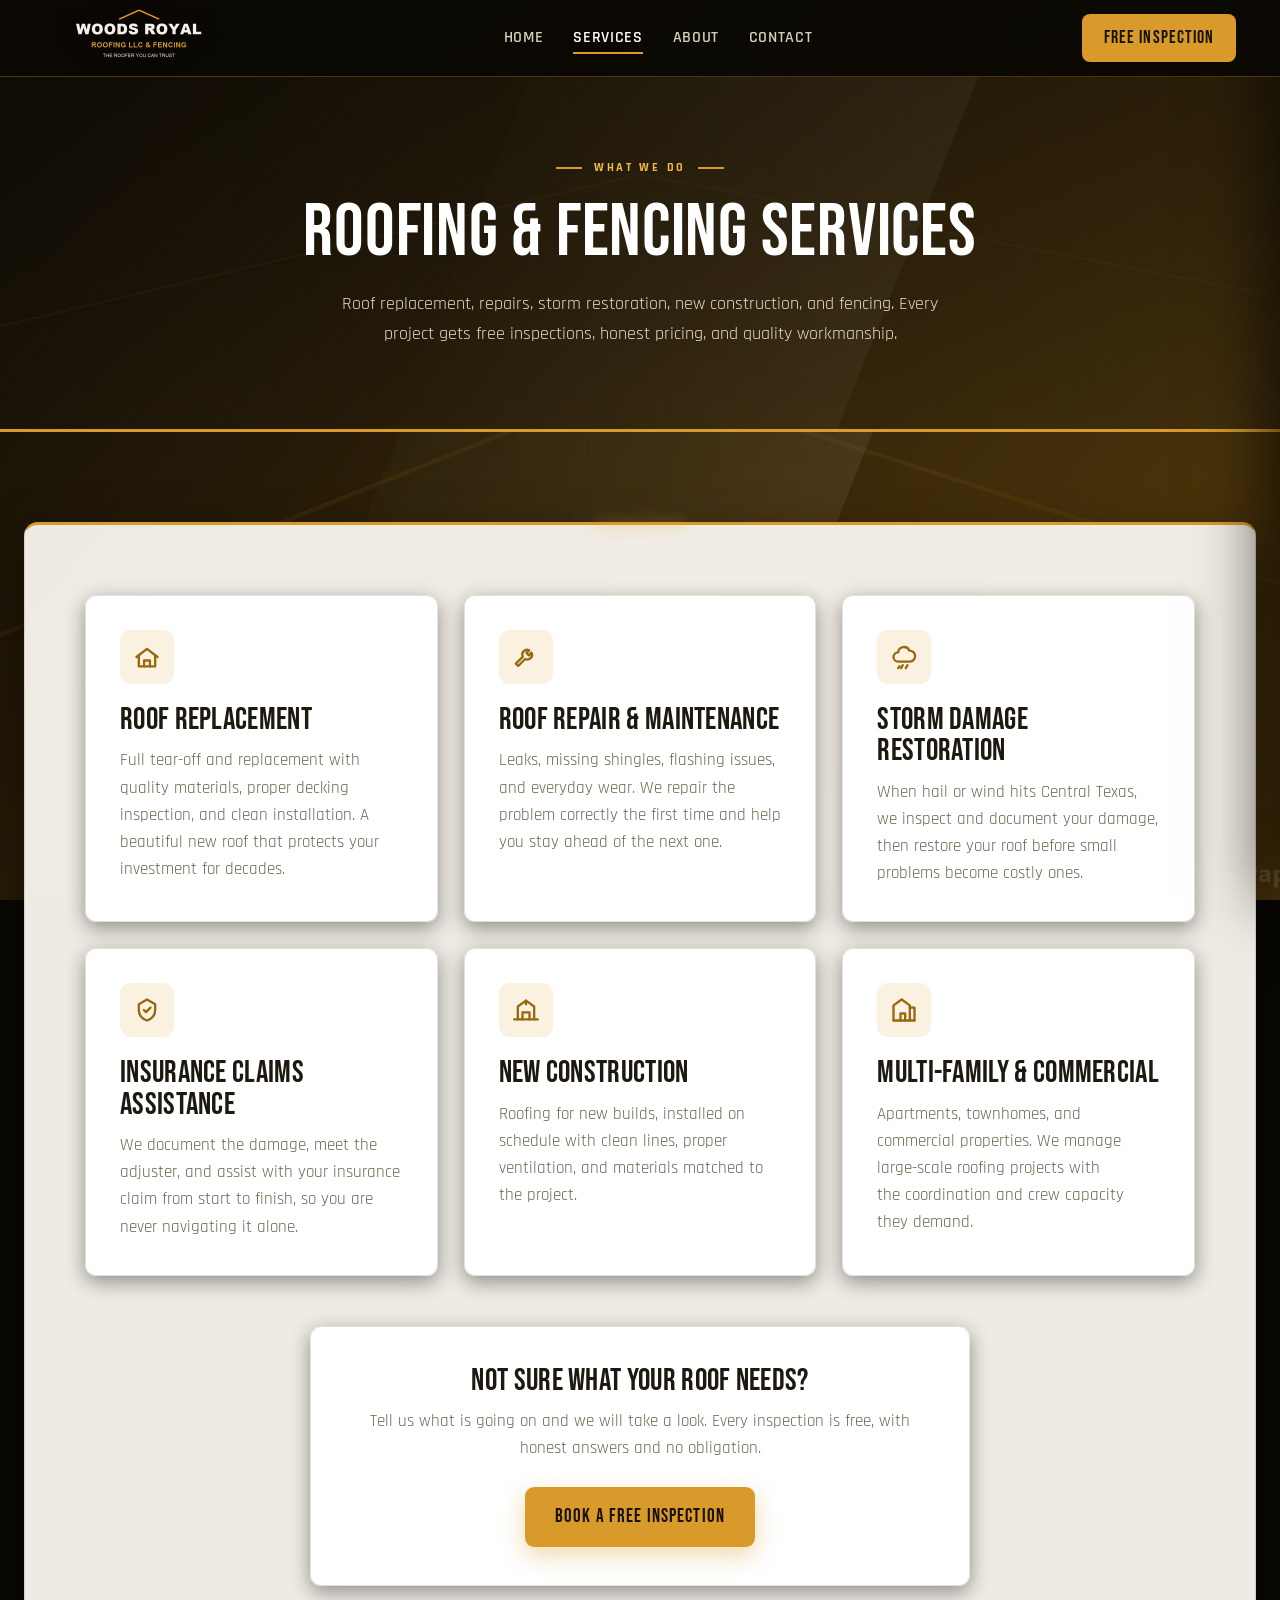
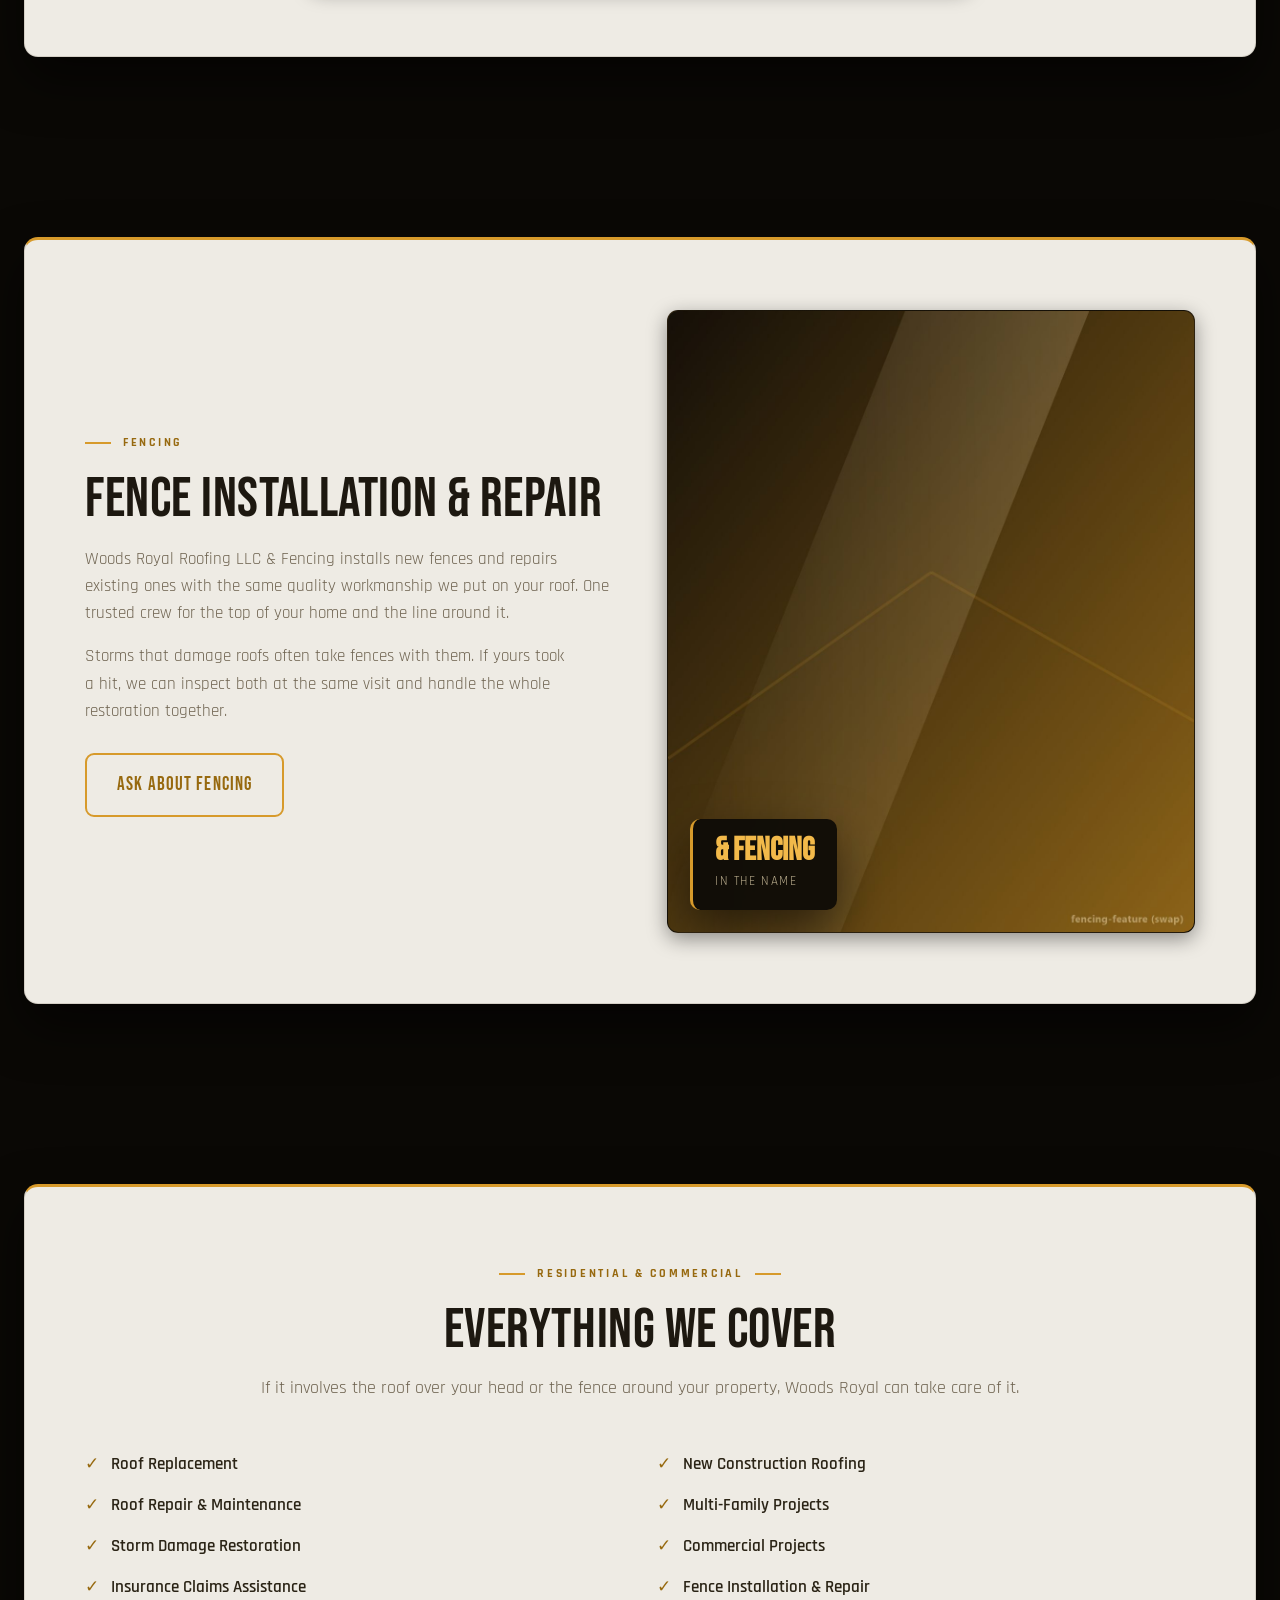
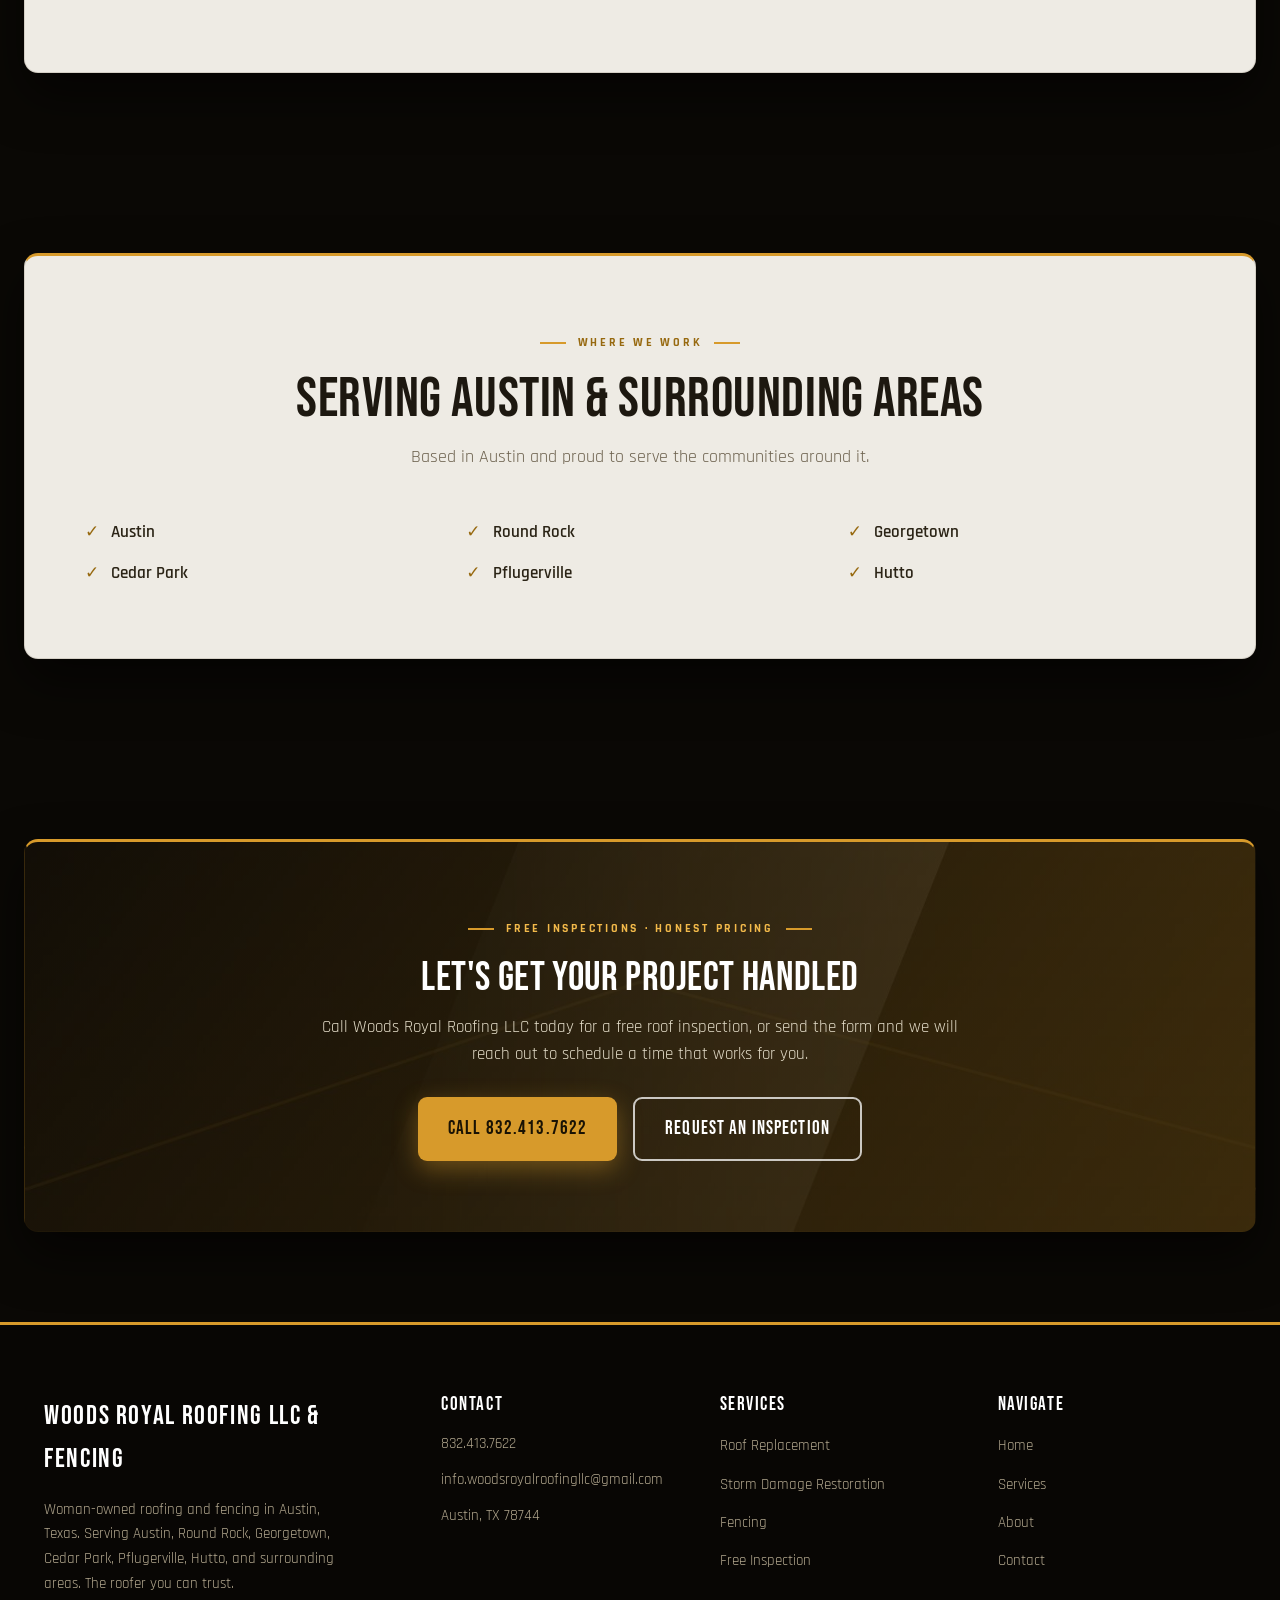
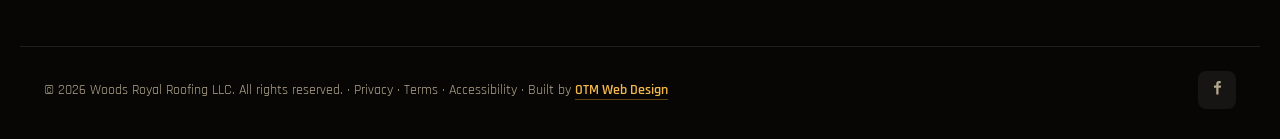
==== services.html @ ff41673b "Woods Royal Roofing LLC & Fencing demo build (OTM Web Design)" ====
<!DOCTYPE html>
<html lang="en">
<head>
  <meta charset="UTF-8">
  <meta name="viewport" content="width=device-width, initial-scale=1.0">

  <title>Roofing &amp; Fencing Services | Woods Royal Roofing, Austin TX</title>
  <meta name="description" content="Woods Royal Roofing LLC services: roof replacement, roof repair and maintenance, storm damage restoration, insurance claims assistance, new construction, multi-family and commercial roofing, and fencing across Austin and Central Texas.">
  <link rel="canonical" href="https://one-true-mission.github.io/woods-royal-roofing/services.html">
  <link rel="icon" type="image/png" href="assets/favicon.png">

  <link rel="preconnect" href="https://fonts.googleapis.com">
  <link rel="preconnect" href="https://fonts.gstatic.com" crossorigin>
  <link href="https://fonts.googleapis.com/css2?family=Bebas+Neue&family=Rajdhani:wght@400;500;600;700&display=swap" rel="stylesheet">

  <meta property="og:type" content="website">
  <meta property="og:site_name" content="Woods Royal Roofing LLC &amp; Fencing">
  <meta property="og:title" content="Roofing &amp; Fencing Services | Woods Royal Roofing">
  <meta property="og:description" content="Roof replacement, repairs, storm damage restoration, insurance claims assistance, new construction, commercial roofing, and fencing in Austin, TX.">
  <meta property="og:url" content="https://one-true-mission.github.io/woods-royal-roofing/services.html">
  <meta property="og:image" content="https://one-true-mission.github.io/woods-royal-roofing/assets/og-image.jpg">
  <meta name="twitter:card" content="summary_large_image">
  <meta name="twitter:title" content="Roofing &amp; Fencing Services | Woods Royal Roofing">
  <meta name="twitter:description" content="Roofing, storm restoration, insurance claims assistance, and fencing across Austin and Central Texas.">
  <meta name="twitter:image" content="https://one-true-mission.github.io/woods-royal-roofing/assets/og-image.jpg">

  <link rel="stylesheet" href="styles.css">
</head>
<body data-page="services">

  <nav class="nav">
    <div class="nav-inner">
      <a class="brand" href="index.html" aria-label="Woods Royal Roofing home">
        <img src="assets/logo.png" alt="Woods Royal Roofing LLC and Fencing logo" onerror="this.style.display='none'">
      </a>
      <ul class="nav-links">
        <li><a href="index.html" data-nav="home">Home</a></li>
        <li><a href="services.html" data-nav="services">Services</a></li>
        <li><a href="about.html" data-nav="about">About</a></li>
        <li><a href="book.html" data-nav="book">Contact</a></li>
      </ul>
      <a href="book.html" class="nav-cta">Free Inspection</a>
      <button class="hamburger" aria-label="Open menu" aria-expanded="false"><span></span><span></span><span></span></button>
    </div>
  </nav>

  <div class="nav-backdrop"></div>
  <aside class="mobile-menu" aria-label="Mobile navigation">
    <a href="index.html" data-nav="home">Home</a>
    <a href="services.html" data-nav="services">Services</a>
    <a href="about.html" data-nav="about">About</a>
    <a href="book.html" data-nav="book">Contact</a>
    <a href="book.html" class="btn">Free Inspection</a>
  </aside>

  <header class="page-hero" style="background-image:url('assets/hero-services.jpg')">
    <div class="inner">
      <span class="eyebrow eyebrow--center">What We Do</span>
      <h1>Roofing &amp; Fencing Services</h1>
      <p>Roof replacement, repairs, storm restoration, new construction, and fencing. Every project gets free inspections, honest pricing, and quality workmanship.</p>
    </div>
  </header>

  <section>
    <div class="container">
      <div class="card-grid">
        <article class="card">
          <div class="card-icon" aria-hidden="true"><svg viewBox="0 0 24 24" fill="none" stroke="currentColor" stroke-width="2" stroke-linecap="round" stroke-linejoin="round"><path d="M3 12l9-7 9 7"/><path d="M5 10.5V20h14v-9.5"/><path d="M9.5 20v-5h5v5"/></svg></div>
          <h3>Roof Replacement</h3>
          <p>Full tear-off and replacement with quality materials, proper decking inspection, and clean installation. A beautiful new roof that protects your investment for decades.</p>
        </article>
        <article class="card">
          <div class="card-icon" aria-hidden="true"><svg viewBox="0 0 24 24" fill="none" stroke="currentColor" stroke-width="2" stroke-linecap="round" stroke-linejoin="round"><path d="M14.7 6.3a4 4 0 0 0-5.4 5.4l-6 6 2 2 6-6a4 4 0 0 0 5.4-5.4l-2.3 2.3-2-2z"/></svg></div>
          <h3>Roof Repair &amp; Maintenance</h3>
          <p>Leaks, missing shingles, flashing issues, and everyday wear. We repair the problem correctly the first time and help you stay ahead of the next one.</p>
        </article>
        <article class="card">
          <div class="card-icon" aria-hidden="true"><svg viewBox="0 0 24 24" fill="none" stroke="currentColor" stroke-width="2" stroke-linecap="round" stroke-linejoin="round"><path d="M7 16a4 4 0 0 1 0-8 5 5 0 0 1 9.6-1.5A3.5 3.5 0 0 1 17 16z"/><path d="M11 19l-1.5 2.5M15 19l-1.5 2.5M8 20l-1 1.5"/></svg></div>
          <h3>Storm Damage Restoration</h3>
          <p>When hail or wind hits Central Texas, we inspect and document your damage, then restore your roof before small problems become costly ones.</p>
        </article>
        <article class="card">
          <div class="card-icon" aria-hidden="true"><svg viewBox="0 0 24 24" fill="none" stroke="currentColor" stroke-width="2" stroke-linecap="round" stroke-linejoin="round"><path d="M12 3l7 4v5c0 4.4-3 7.6-7 9-4-1.4-7-4.6-7-9V7z"/><path d="M9.3 12l1.8 1.8L15 10"/></svg></div>
          <h3>Insurance Claims Assistance</h3>
          <p>We document the damage, meet the adjuster, and assist with your insurance claim from start to finish, so you are never navigating it alone.</p>
        </article>
        <article class="card">
          <div class="card-icon" aria-hidden="true"><svg viewBox="0 0 24 24" fill="none" stroke="currentColor" stroke-width="2" stroke-linecap="round" stroke-linejoin="round"><path d="M2 20h20"/><path d="M5 20V9l7-5 7 5v11"/><path d="M9 20v-6h6v6"/><path d="M12 4v3"/></svg></div>
          <h3>New Construction</h3>
          <p>Roofing for new builds, installed on schedule with clean lines, proper ventilation, and materials matched to the project.</p>
        </article>
        <article class="card">
          <div class="card-icon" aria-hidden="true"><svg viewBox="0 0 24 24" fill="none" stroke="currentColor" stroke-width="2" stroke-linecap="round" stroke-linejoin="round"><path d="M3 21V8l7-5 7 5v13"/><path d="M3 21h18"/><path d="M9 21v-6h4v6"/><path d="M17 10h4v11"/></svg></div>
          <h3>Multi-Family &amp; Commercial</h3>
          <p>Apartments, townhomes, and commercial properties. We manage large-scale roofing projects with the coordination and crew capacity they demand.</p>
        </article>
      </div>

      <div class="services-note">
        <h3>Not sure what your roof needs?</h3>
        <p>Tell us what is going on and we will take a look. Every inspection is free, with honest answers and no obligation.</p>
        <a href="book.html" class="btn btn-primary">Book A Free Inspection</a>
      </div>
    </div>
  </section>

  <!-- FENCING -->
  <section>
    <div class="container">
      <div class="intro-grid intro-grid--rev">
        <div class="intro-media">
          <img src="assets/fencing-feature.jpg" alt="A new wood privacy fence installed by Woods Royal Roofing and Fencing" onerror="this.style.display='none'">
          <div class="intro-badge">
            <strong>&amp; Fencing</strong>
            <span>In The Name</span>
          </div>
        </div>
        <div class="intro-copy">
          <span class="eyebrow">Fencing</span>
          <h2>Fence Installation &amp; Repair</h2>
          <p>Woods Royal Roofing LLC &amp; Fencing installs new fences and repairs existing ones with the same quality workmanship we put on your roof. One trusted crew for the top of your home and the line around it.</p>
          <p>Storms that damage roofs often take fences with them. If yours took a hit, we can inspect both at the same visit and handle the whole restoration together.</p>
          <div class="intro-actions">
            <a href="book.html" class="btn btn-outline">Ask About Fencing</a>
          </div>
        </div>
      </div>
    </div>
  </section>

  <!-- EVERYTHING WE COVER -->
  <section>
    <div class="container">
      <div class="section-head center">
        <span class="eyebrow eyebrow--center">Residential &amp; Commercial</span>
        <h2>Everything We Cover</h2>
        <p class="lede">If it involves the roof over your head or the fence around your property, Woods Royal can take care of it.</p>
      </div>
      <ul class="checklist">
        <li>Roof Replacement</li>
        <li>New Construction Roofing</li>
        <li>Roof Repair &amp; Maintenance</li>
        <li>Multi-Family Projects</li>
        <li>Storm Damage Restoration</li>
        <li>Commercial Projects</li>
        <li>Insurance Claims Assistance</li>
        <li>Fence Installation &amp; Repair</li>
      </ul>
    </div>
  </section>

  <!-- SERVICE AREA -->
  <section>
    <div class="container">
      <div class="section-head center">
        <span class="eyebrow eyebrow--center">Where We Work</span>
        <h2>Serving Austin &amp; Surrounding Areas</h2>
        <p class="lede">Based in Austin and proud to serve the communities around it.</p>
      </div>
      <ul class="checklist checklist--3">
        <li>Austin</li>
        <li>Round Rock</li>
        <li>Georgetown</li>
        <li>Cedar Park</li>
        <li>Pflugerville</li>
        <li>Hutto</li>
      </ul>
    </div>
  </section>

  <section>
    <div class="container cta">
      <span class="eyebrow eyebrow--center">Free Inspections &middot; Honest Pricing</span>
      <h2>Let's Get Your Project Handled</h2>
      <p>Call Woods Royal Roofing LLC today for a free roof inspection, or send the form and we will reach out to schedule a time that works for you.</p>
      <div class="cta-actions">
        <a href="tel:+18324137622" class="btn btn-primary">Call 832.413.7622</a>
        <a href="book.html" class="btn btn-outline">Request An Inspection</a>
      </div>
    </div>
  </section>

  <footer class="footer">
    <div class="footer-grid">
      <div class="footer-brand">
        <span class="brand-mark">WOODS ROYAL ROOFING LLC &amp; FENCING</span>
        <p>Woman-owned roofing and fencing in Austin, Texas. Serving Austin, Round Rock, Georgetown, Cedar Park, Pflugerville, Hutto, and surrounding areas. The roofer you can trust.</p>
      </div>
      <div>
        <h4>Contact</h4>
        <ul class="footer-contact">
          <li><a href="tel:+18324137622">832.413.7622</a></li>
          <li><a href="mailto:info.woodsroyalroofingllc@gmail.com">info.woodsroyalroofingllc@gmail.com</a></li>
          <li><span>Austin, TX 78744</span></li>
        </ul>
      </div>
      <div>
        <h4>Services</h4>
        <ul>
          <li><a href="services.html">Roof Replacement</a></li>
          <li><a href="services.html">Storm Damage Restoration</a></li>
          <li><a href="services.html">Fencing</a></li>
          <li><a href="book.html">Free Inspection</a></li>
        </ul>
      </div>
      <div>
        <h4>Navigate</h4>
        <ul>
          <li><a href="index.html">Home</a></li>
          <li><a href="services.html">Services</a></li>
          <li><a href="about.html">About</a></li>
          <li><a href="book.html">Contact</a></li>
        </ul>
      </div>
    </div>
    <div class="footer-bottom">
      <div>&copy; 2026 Woods Royal Roofing LLC. All rights reserved. &middot;
        <a href="privacy.html">Privacy</a> &middot;
        <a href="terms.html">Terms</a> &middot;
        <a href="accessibility.html">Accessibility</a> &middot;
        Built by <a href="https://otm-designs.com" target="_blank" rel="noopener">OTM Web Design</a>
      </div>
      <div class="footer-social">
        <a href="https://www.facebook.com/" target="_blank" rel="noopener" aria-label="Woods Royal Roofing on Facebook">
          <svg viewBox="0 0 24 24" fill="currentColor"><path d="M14 9h3l.5-3H14V4.5c0-.9.3-1.5 1.6-1.5H17V.3C16.7.2 15.8 0 14.7 0 12.3 0 11 1.4 11 4v2H8v3h3v9h3z"/></svg>
        </a>
      </div>
    </div>
  </footer>

  <a href="tel:+18324137622" class="call-bar">Call Now &middot; 832.413.7622</a>

  <script src="script.js"></script>
</body>
</html>
---- styles.css ----
/* ============================================================
   WOODS ROYAL ROOFING LLC & FENCING
   Built by OTM Web Design
   Dark/industrial variant: warm ivory frames floating over a
   black-and-gold atmospheric roofline background. Royal gold
   brand accent with near-black anchors, matching the Woods
   Royal black / gold / silver logo.
   ============================================================ */

/* ---------- RESET ---------- */
*, *::before, *::after { box-sizing: border-box; margin: 0; padding: 0; }
html { scroll-behavior: smooth; -webkit-text-size-adjust: 100%; }
img { max-width: 100%; display: block; }
a { text-decoration: none; color: inherit; }
ul { list-style: none; }
button { font-family: inherit; cursor: pointer; border: none; background: none; }
input, textarea, select { font-family: inherit; }

/* ---------- TOKENS ---------- */
:root {
  --accent: #d79a2b;
  --accent-bright: #f2b94a;
  --accent-deep: #97690f;
  --accent-rgb: 215, 154, 43;

  --ink: #2b2416;
  --ink-soft: #6e6350;
  --heading: #1d1810;

  --frame: rgba(248, 245, 238, 0.96);
  --frame-card: rgba(255, 255, 255, 0.98);
  --frame-deep: rgba(15, 12, 7, 0.96);
  --frame-deep-text: #f0ead9;
  --frame-deep-soft: #b9ac8d;

  --footer-bg: #080604;
  --line: rgba(60, 45, 15, 0.14);

  --bg-fallback: #0a0805;
  --media-fallback: linear-gradient(150deg, #2c2110 0%, #0d0a05 100%);

  --shadow-soft: 0 6px 20px rgba(0, 0, 0, 0.4);
  --shadow-lift: 0 22px 50px rgba(0, 0, 0, 0.55);

  --container: 1240px;
  --radius: 14px;
  --radius-card: 11px;

  --font-display: 'Bebas Neue', 'Arial Narrow', sans-serif;
  --font-body: 'Rajdhani', 'Segoe UI', system-ui, sans-serif;
}

/* ---------- BASE ---------- */
body {
  font-family: var(--font-body);
  font-size: 17px;
  line-height: 1.6;
  color: var(--ink);
  background: var(--bg-fallback);
  overflow-x: hidden;
}
body.nav-open { overflow: hidden; }

body::before {
  content: "";
  position: fixed;
  inset: 0;
  background-image: url('assets/body-bg.jpg');
  background-size: cover;
  background-position: center;
  background-color: var(--bg-fallback);
  filter: brightness(0.62) saturate(1.05);
  z-index: -2;
}

h1, h2, h3, h4 {
  font-family: var(--font-display);
  font-weight: 400;
  line-height: 1.02;
  letter-spacing: 0.01em;
  text-transform: uppercase;
  text-wrap: balance;
  color: var(--heading);
}
p { text-wrap: pretty; }

h1 { font-size: clamp(2.8rem, 6vw, 4.6rem); }
h2 { font-size: clamp(2.2rem, 4.5vw, 3.5rem); }
h3 { font-size: clamp(1.5rem, 2.4vw, 2rem); }

.lede { font-size: 1.15rem; color: var(--ink-soft); text-wrap: pretty; }

/* ---------- SHARED LAYOUT ---------- */
.inner { width: 100%; max-width: var(--container); margin: 0 auto; padding: 0 24px; }
section { padding: 90px 0; position: relative; }

.container {
  position: relative;
  width: calc(100% - 48px);
  max-width: var(--container);
  margin: 0 auto;
  background: var(--frame);
  border: 1px solid var(--line);
  border-top: 3px solid var(--accent);
  border-radius: var(--radius);
  box-shadow: var(--shadow-lift);
  backdrop-filter: blur(8px);
  padding: 70px 60px;
}
.container--deep { background: var(--frame-deep); }
.container--deep h2, .container--deep h3 { color: #fff; }
.container--prose { max-width: 880px; }

/* ---------- EYEBROW ---------- */
.eyebrow { display: inline-flex; align-items: center; gap: 12px; font-size: 0.78rem; font-weight: 700; letter-spacing: 0.22em; text-transform: uppercase; color: var(--accent-deep); margin-bottom: 18px; }
.eyebrow::before { content: ""; width: 26px; height: 2px; background: var(--accent); }
.eyebrow--center { justify-content: center; }
.eyebrow--center::after { content: ""; width: 26px; height: 2px; background: var(--accent); }
.hero .eyebrow, .page-hero .eyebrow, .cta .eyebrow, .container--deep .eyebrow { color: var(--accent-bright); }

/* ---------- BUTTONS ---------- */
.btn { display: inline-flex; align-items: center; justify-content: center; gap: 10px; font-family: var(--font-display); font-size: 1.18rem; letter-spacing: 0.06em; text-transform: uppercase; padding: 15px 30px; border-radius: 9px; transition: transform 0.2s ease, background 0.2s ease, color 0.2s ease, box-shadow 0.2s ease; }
.btn-primary { background: var(--accent); color: #191204; box-shadow: 0 8px 24px rgba(var(--accent-rgb), 0.4); }
.btn-primary:hover { background: var(--accent-bright); transform: translateY(-3px); box-shadow: 0 12px 30px rgba(var(--accent-rgb), 0.5); }
.btn-outline { border: 2px solid var(--accent); color: var(--accent-deep); }
.btn-outline:hover { background: var(--accent); color: #191204; transform: translateY(-3px); }
.cta .btn-outline { color: #fff; border-color: rgba(255, 255, 255, 0.75); }
.cta .btn-outline:hover { background: #fff; color: var(--accent-deep); }
.btn-ghost { border: 2px solid rgba(255, 255, 255, 0.5); color: #fff; }
.btn-ghost:hover { background: #fff; color: #0b0806; transform: translateY(-3px); }
.btn-block { width: 100%; }

/* ============================================================
   NAV
   ============================================================ */
.nav { position: fixed; top: 0; left: 0; right: 0; z-index: 300; background: rgba(10, 8, 5, 0.92); backdrop-filter: blur(10px); border-bottom: 1px solid rgba(var(--accent-rgb), 0.32); }
.nav-inner { display: flex; align-items: center; justify-content: space-between; max-width: var(--container); margin: 0 auto; padding: 8px 24px; }
.brand { display: flex; align-items: center; }
.brand img { height: 60px; width: auto; filter: drop-shadow(0 2px 8px rgba(0, 0, 0, 0.6)); transition: transform 0.25s ease; }
.brand:hover img { transform: scale(1.04); }
.nav-links { display: flex; align-items: center; gap: 30px; }
.nav-links a { font-size: 1.02rem; font-weight: 600; letter-spacing: 0.04em; text-transform: uppercase; color: #d8cfb8; padding: 6px 0; position: relative; transition: color 0.2s ease; }
.nav-links a::after { content: ""; position: absolute; left: 0; bottom: 0; width: 0; height: 2px; background: var(--accent); transition: width 0.25s ease; }
.nav-links a:hover, .nav-links a.is-active { color: #fff; }
.nav-links a:hover::after, .nav-links a.is-active::after { width: 100%; }
.nav-cta { font-family: var(--font-display); font-size: 1.1rem; letter-spacing: 0.06em; background: var(--accent); color: #191204 !important; padding: 10px 22px; border-radius: 8px; transition: background 0.2s ease, transform 0.2s ease; }
.nav-cta::after { display: none; }
.nav-cta:hover { background: var(--accent-bright); transform: translateY(-2px); }

/* ---------- HAMBURGER ---------- */
.hamburger { display: none; position: relative; width: 48px; height: 48px; margin-left: auto; z-index: 220; }
.hamburger span { position: absolute; left: 11px; width: 26px; height: 2.5px; background: var(--accent-bright); border-radius: 2px; transition: transform 0.3s cubic-bezier(0.5, 0, 0.2, 1), opacity 0.3s cubic-bezier(0.5, 0, 0.2, 1); }
.hamburger span:nth-child(1) { top: 16px; }
.hamburger span:nth-child(2) { top: 22.75px; }
.hamburger span:nth-child(3) { top: 29.5px; }
.hamburger.is-open span:nth-child(1) { transform: translateY(6.75px) rotate(45deg); }
.hamburger.is-open span:nth-child(2) { opacity: 0; }
.hamburger.is-open span:nth-child(3) { transform: translateY(-6.75px) rotate(-45deg); }

/* ---------- MOBILE MENU ---------- */
.nav-backdrop { position: fixed; inset: 0; background: rgba(0, 0, 0, 0.6); backdrop-filter: blur(2px); opacity: 0; pointer-events: none; transition: opacity 0.35s ease; z-index: 200; }
.nav-backdrop.is-open { opacity: 1; pointer-events: auto; }
.mobile-menu { position: fixed; top: 0; right: 0; bottom: 0; width: min(78vw, 360px); background: linear-gradient(165deg, #14100a 0%, #241b0d 60%, #100c07 100%); border-left: 3px solid var(--accent); box-shadow: -20px 0 60px rgba(0, 0, 0, 0.6); padding: 96px 32px 50px; transform: translateX(100%); transition: transform 0.4s cubic-bezier(0.5, 0, 0.2, 1); z-index: 210; display: flex; flex-direction: column; }
.mobile-menu.is-open { transform: translateX(0); }
.mobile-menu a { font-family: var(--font-display); font-size: 1.55rem; letter-spacing: 0.1em; text-transform: uppercase; color: #f0ead9; padding: 18px 0; border-bottom: 1px solid rgba(var(--accent-rgb), 0.24); transition: color 0.3s cubic-bezier(0.5, 0, 0.2, 1), padding-left 0.3s cubic-bezier(0.5, 0, 0.2, 1); }
.mobile-menu a:hover, .mobile-menu a.is-active { color: var(--accent-bright); padding-left: 10px; }
.mobile-menu .btn { margin-top: 26px; width: 100%; background: var(--accent); color: #191204; }
.mobile-menu .btn:hover { background: var(--accent-bright); }

/* ============================================================
   HERO
   ============================================================ */
.hero { position: relative; min-height: 90vh; display: flex; align-items: center; padding: 140px 0 90px; background-color: #0a0805; background-size: cover; background-position: center; overflow: hidden; }
.hero::before { content: ""; position: absolute; inset: 0; background: linear-gradient(100deg, rgba(10, 8, 4, 0.88) 0%, rgba(10, 8, 4, 0.66) 46%, rgba(10, 8, 4, 0.28) 100%); }
.hero-content { position: relative; max-width: 760px; }
.hero h1 { color: #fff; margin-bottom: 22px; }
.hero h1 span { color: var(--accent-bright); }
.hero p { color: #e3dcc8; font-size: 1.22rem; max-width: 620px; margin-bottom: 34px; }
.hero-actions { display: flex; flex-wrap: wrap; gap: 16px; }
.hero-trust { display: flex; flex-wrap: wrap; gap: 14px 28px; margin-top: 38px; }
.hero-trust span { display: inline-flex; align-items: center; gap: 9px; font-size: 0.92rem; font-weight: 600; letter-spacing: 0.04em; text-transform: uppercase; color: #d8cfb8; }
.hero-trust span::before { content: ""; width: 8px; height: 8px; border-radius: 50%; background: var(--accent); box-shadow: 0 0 10px rgba(var(--accent-rgb), 0.9); }

/* ---------- PAGE HERO ---------- */
.page-hero { position: relative; display: flex; align-items: center; text-align: center; min-height: 48vh; padding: 150px 0 80px; background-color: #0a0805; background-size: cover; background-position: center; border-bottom: 3px solid var(--accent); overflow: hidden; }
.page-hero::before { content: ""; position: absolute; inset: 0; background: linear-gradient(180deg, rgba(10, 8, 4, 0.72) 0%, rgba(10, 8, 4, 0.56) 100%); }
.page-hero .inner { position: relative; max-width: 840px; }
.page-hero .eyebrow { justify-content: center; }
.page-hero h1 { color: #fff; margin-bottom: 18px; }
.page-hero p { color: #e3dcc8; font-size: 1.15rem; max-width: 640px; margin: 0 auto; }
.page-hero--short { min-height: 30vh; padding: 140px 0 56px; background-image: linear-gradient(150deg, #241b0d 0%, #0a0805 100%); }
.page-hero--short::before { background: none; }
.page-hero--short p { color: var(--accent-bright); font-weight: 600; letter-spacing: 0.05em; text-transform: uppercase; font-size: 0.92rem; }

/* ---------- HERO-TO-CONTENT TRANSITION (inner pages, no marquee) ---------- */
.page-hero + section .container::after,
.page-hero + section > .container::after { content: ""; position: absolute; top: -3px; left: 50%; transform: translateX(-50%); width: 90px; height: 3px; background: var(--accent); border-radius: 0 0 3px 3px; box-shadow: 0 0 14px rgba(var(--accent-rgb), 0.7); }

/* ============================================================
   MARQUEE
   ============================================================ */
.marquee { background: var(--frame-deep); border-top: 2px solid var(--accent); border-bottom: 2px solid var(--accent); overflow: hidden; }
.marquee-track { display: flex; width: max-content; animation: marquee 38s linear infinite; }
.marquee:hover .marquee-track { animation-play-state: paused; }
.marquee-item { display: inline-flex; align-items: center; padding: 18px 0; font-family: var(--font-display); font-size: 1.3rem; letter-spacing: 0.08em; color: var(--frame-deep-text); white-space: nowrap; }
.marquee-item::after { content: ""; display: inline-block; width: 7px; height: 7px; border-radius: 50%; background: var(--accent); margin: 0 28px; }
@keyframes marquee { from { transform: translateX(0); } to { transform: translateX(-50%); } }
@media (prefers-reduced-motion: reduce) { .marquee-track { animation: none; flex-wrap: wrap; justify-content: center; } }

/* ============================================================
   SECTION HEADS + INTRO
   ============================================================ */
.section-head { max-width: 760px; margin-bottom: 48px; }
.section-head.center { margin-left: auto; margin-right: auto; text-align: center; }
.section-head p { margin-top: 14px; }

.intro-grid { display: grid; grid-template-columns: 1fr 1fr; gap: 54px; align-items: center; }
.intro-grid--rev .intro-media { order: 2; }
.intro-media { position: relative; min-height: 400px; border-radius: var(--radius-card); background: var(--media-fallback); box-shadow: var(--shadow-soft); overflow: hidden; border: 1px solid var(--line); }
.intro-media img { width: 100%; height: 100%; min-height: 400px; object-fit: cover; }
.intro-badge { position: absolute; bottom: 22px; left: 22px; background: var(--frame-deep); color: #fff; padding: 16px 22px; border-radius: 10px; border-left: 3px solid var(--accent); box-shadow: var(--shadow-lift); z-index: 2; }
.intro-badge strong { display: block; font-family: var(--font-display); font-size: 2rem; color: var(--accent-bright); line-height: 1; }
.intro-badge span { font-size: 0.82rem; letter-spacing: 0.12em; text-transform: uppercase; color: var(--frame-deep-soft); }
.intro-copy h2 { margin-bottom: 18px; }
.intro-copy p { color: var(--ink-soft); }
.intro-copy p + p { margin-top: 16px; }
.intro-list { margin-top: 24px; display: grid; gap: 12px; }
.intro-list li { display: flex; gap: 12px; font-weight: 600; color: var(--ink); }
.intro-list li::before { content: "\2713"; color: var(--accent-deep); font-weight: 700; }
.intro-actions { margin-top: 28px; display: flex; flex-wrap: wrap; gap: 14px; }

/* ---------- CHECKLIST ---------- */
.checklist { display: grid; grid-template-columns: 1fr 1fr; gap: 14px 34px; margin-top: 8px; }
.checklist li { display: flex; gap: 12px; font-weight: 600; color: var(--ink); }
.checklist li::before { content: "\2713"; color: var(--accent-deep); font-weight: 700; flex-shrink: 0; }
.checklist--3 { grid-template-columns: repeat(3, 1fr); }

/* ---------- VALUE / CREDENTIAL CARDS ---------- */
.team-card .eyebrow { margin-bottom: 10px; }
.team-card h3 { margin-bottom: 12px; }
.team-card p { color: var(--ink-soft); }
.team-card p + p { margin-top: 12px; }

/* ---------- CARD GRID ---------- */
.card-grid { display: grid; grid-template-columns: repeat(3, 1fr); gap: 26px; }
.card-grid--2 { grid-template-columns: repeat(2, 1fr); }
.card { background: var(--frame-card); border: 1px solid var(--line); border-radius: var(--radius-card); padding: 34px; box-shadow: var(--shadow-soft); transition: transform 0.25s ease, box-shadow 0.25s ease, border-color 0.25s ease; }
.card:hover { transform: translateY(-4px); box-shadow: var(--shadow-lift); border-color: var(--accent); }
.card-icon { width: 54px; height: 54px; display: flex; align-items: center; justify-content: center; border-radius: 11px; background: rgba(var(--accent-rgb), 0.14); color: var(--accent-deep); margin-bottom: 20px; }
.card-icon svg { width: 28px; height: 28px; }
.card h3 { margin-bottom: 12px; }
.card p { color: var(--ink-soft); }
.services-more { text-align: center; margin-top: 40px; }
.services-note { max-width: 660px; margin: 50px auto 0; padding: 38px; text-align: center; background: var(--frame-card); border: 1px solid var(--line); border-radius: var(--radius-card); box-shadow: var(--shadow-soft); }
.services-note h3 { margin-bottom: 12px; }
.services-note p { color: var(--ink-soft); margin-bottom: 24px; }

/* ---------- STATS ---------- */
.stats-grid { display: grid; grid-template-columns: repeat(4, 1fr); gap: 30px; text-align: center; }
.stat strong { display: block; font-family: var(--font-display); font-size: clamp(2.6rem, 4vw, 3.6rem); color: var(--accent-bright); line-height: 1; }
.stat span { display: block; margin-top: 10px; font-size: 0.92rem; letter-spacing: 0.06em; text-transform: uppercase; color: var(--frame-deep-soft); }

/* ---------- PROCESS ---------- */
.process-grid { display: grid; grid-template-columns: repeat(4, 1fr); gap: 26px; }
.step { position: relative; background: var(--frame-card); border: 1px solid var(--line); border-radius: var(--radius-card); padding: 32px 30px; box-shadow: var(--shadow-soft); transition: transform 0.25s ease, box-shadow 0.25s ease, border-color 0.25s ease; }
.step:hover { transform: translateY(-4px); box-shadow: var(--shadow-lift); border-color: var(--accent); }
.step-num { font-family: var(--font-display); font-size: 2.6rem; color: var(--accent); line-height: 1; display: block; margin-bottom: 12px; }
.step h3 { font-size: 1.35rem; margin-bottom: 10px; }
.step p { color: var(--ink-soft); font-size: 0.98rem; }

/* ============================================================
   GALLERY CAROUSEL (peek / featured pattern)
   ============================================================ */
.car-viewport { position: relative; overflow: hidden; padding: 32px 0; }
.car-track {
  --slide-w: 60%;
  --prev-x: -150%;
  --next-x: 50%;
  --track-h: 33.75%;
  position: relative;
  width: 100%;
  padding-bottom: var(--track-h);
}
.car-slide {
  position: absolute;
  top: 0;
  left: 50%;
  width: var(--slide-w);
  aspect-ratio: 16 / 9;
  border-radius: var(--radius-card);
  background-color: #171208;
  background-size: cover;
  background-position: center;
  background-repeat: no-repeat;
  transform: translateX(150%) scale(0.82);
  opacity: 0;
  pointer-events: none;
  z-index: 1;
  transition: transform 0.65s cubic-bezier(0.5, 0.05, 0.2, 1), opacity 0.5s ease, box-shadow 0.65s ease;
}
.car-slide.is-far-left { transform: translateX(-250%) scale(0.82); opacity: 0; pointer-events: none; z-index: 1; }
.car-slide.is-prev { transform: translateX(var(--prev-x)) scale(0.82); opacity: 0.7; pointer-events: auto; z-index: 2; cursor: pointer; box-shadow: 0 8px 20px rgba(0, 0, 0, 0.22); }
.car-slide.is-active { transform: translateX(-50%) scale(1); opacity: 1; pointer-events: auto; z-index: 3; box-shadow: 0 0 0 4px var(--accent), 0 26px 60px rgba(0, 0, 0, 0.48); }
.car-slide.is-next { transform: translateX(var(--next-x)) scale(0.82); opacity: 0.7; pointer-events: auto; z-index: 2; cursor: pointer; box-shadow: 0 8px 20px rgba(0, 0, 0, 0.22); }
.car-slide.is-far-right { transform: translateX(150%) scale(0.82); opacity: 0; pointer-events: none; z-index: 1; }
.car-controls { display: flex; align-items: center; justify-content: center; gap: 18px; margin-top: 30px; }
.car-btn { width: 44px; height: 44px; border-radius: 50%; border: 2px solid var(--accent); color: var(--accent-deep); display: flex; align-items: center; justify-content: center; transition: background 0.2s ease, color 0.2s ease, transform 0.2s ease; }
.car-btn:hover { background: var(--accent); color: #191204; transform: translateY(-2px); }
.car-btn svg { width: 20px; height: 20px; }
.car-dots { display: flex; gap: 10px; flex-wrap: wrap; justify-content: center; }
.car-dot { width: 10px; height: 10px; border-radius: 50%; background: rgba(var(--accent-rgb), 0.3); transition: background 0.2s ease, transform 0.2s ease; }
.car-dot.is-active { background: var(--accent); transform: scale(1.3); }

/* ============================================================
   CTA STRIP
   ============================================================ */
.cta { position: relative; overflow: hidden; backdrop-filter: none; text-align: center; color: #fff; background-color: #0a0805; background-image: linear-gradient(180deg, rgba(10, 8, 4, 0.55), rgba(10, 8, 4, 0.6)), url('assets/cta-bg.jpg'); background-size: cover; background-position: center; }
.cta > * { position: relative; }
.cta h2 { color: #fff; font-size: clamp(1.9rem, 3.2vw, 2.7rem); margin-bottom: 16px; }
.cta p { color: #e3dcc8; max-width: 650px; margin: 0 auto 28px; }
.cta-actions { display: flex; flex-wrap: wrap; gap: 16px; justify-content: center; }
.cta-trust { display: flex; justify-content: center; gap: 20px; flex-wrap: wrap; margin-top: 36px; padding-top: 28px; border-top: 1px solid rgba(255, 255, 255, 0.16); }
.cta-trust div { min-width: 120px; }
.cta-trust strong { display: block; font-family: var(--font-display); font-size: 1.9rem; color: var(--accent-bright); line-height: 1; }
.cta-trust span { font-size: 0.78rem; letter-spacing: 0.08em; text-transform: uppercase; color: #d8cfb8; }

/* ============================================================
   FOOTER
   ============================================================ */
.footer { background: var(--footer-bg); border-top: 3px solid var(--accent); color: #b3a88f; padding: 70px 0 30px; }
.footer-grid { display: grid; grid-template-columns: 1.5fr 1fr 1fr 1fr; gap: 40px; max-width: var(--container); margin: 0 auto; padding: 0 24px; }
.footer-brand .brand-mark { font-family: var(--font-display); font-size: 1.7rem; letter-spacing: 0.06em; color: #fff; }
.footer-brand p { margin-top: 16px; font-size: 0.96rem; max-width: 300px; }
.footer h4 { font-family: var(--font-display); font-size: 1.2rem; letter-spacing: 0.08em; color: #fff; margin-bottom: 18px; }
.footer ul li { margin-bottom: 11px; }
.footer ul a, .footer-contact a, .footer-contact span { color: #b3a88f; font-size: 0.96rem; transition: color 0.2s ease; }
.footer ul a:hover, .footer-contact a:hover { color: var(--accent-bright); }
.footer-contact li { display: flex; gap: 10px; align-items: flex-start; }
.footer-bottom { max-width: var(--container); margin: 50px auto 0; padding: 24px 24px 0; border-top: 1px solid rgba(255, 255, 255, 0.1); display: flex; flex-wrap: wrap; justify-content: space-between; align-items: center; gap: 14px; font-size: 0.88rem; }
.footer-bottom--solo { justify-content: center; text-align: center; border-top: none; margin-top: 0; }
.footer-social { display: flex; gap: 14px; }
.footer-social a { width: 38px; height: 38px; display: flex; align-items: center; justify-content: center; border-radius: 8px; background: rgba(255, 255, 255, 0.06); color: #b3a88f; transition: background 0.2s ease, color 0.2s ease; }
.footer-social a:hover { background: var(--accent); color: #191204; }
.footer-social svg { width: 18px; height: 18px; }

a[href*="otm-designs"] { color: var(--accent-bright); font-weight: 600; border-bottom: 1px solid rgba(var(--accent-rgb), 0.4); }
a[href*="otm-designs"]:hover { color: #fff; border-color: #fff; }

/* ============================================================
   FORMS / CONTACT
   ============================================================ */
.contact-grid { display: grid; grid-template-columns: 1fr 1.25fr; gap: 44px; align-items: start; }
.contact-info h2 { margin-bottom: 16px; }
.contact-info > p { color: var(--ink-soft); margin-bottom: 26px; }
.contact-list { display: grid; gap: 16px; margin-bottom: 30px; }
.contact-list li { display: flex; flex-direction: column; gap: 4px; padding-bottom: 15px; border-bottom: 1px solid var(--line); }
.contact-label { font-size: 0.74rem; font-weight: 700; letter-spacing: 0.14em; text-transform: uppercase; color: var(--accent-deep); }
.contact-list a { color: var(--ink); font-weight: 600; transition: color 0.2s ease; }
.contact-list a:hover { color: var(--accent-deep); }
.contact-trust { display: flex; gap: 26px; flex-wrap: wrap; }
.contact-trust strong { display: block; font-family: var(--font-display); font-size: 1.8rem; color: var(--accent-deep); line-height: 1; }
.contact-trust span { font-size: 0.74rem; letter-spacing: 0.08em; text-transform: uppercase; color: var(--ink-soft); }

.form-card { background: var(--frame-card); border: 1px solid var(--line); border-radius: var(--radius-card); padding: 38px; box-shadow: var(--shadow-soft); }
.field { margin-bottom: 20px; }
.field label { display: block; font-weight: 700; letter-spacing: 0.04em; text-transform: uppercase; font-size: 0.82rem; margin-bottom: 8px; color: var(--ink); }
.field input, .field textarea, .field select { width: 100%; padding: 13px 15px; border: 1px solid var(--line); border-radius: 8px; background: #fff; color: var(--ink); font-size: 1rem; transition: border-color 0.2s ease, box-shadow 0.2s ease; }
.field input::placeholder, .field textarea::placeholder { color: #a09880; }
.field input:focus, .field textarea:focus, .field select:focus { outline: none; border-color: var(--accent); box-shadow: 0 0 0 3px rgba(var(--accent-rgb), 0.25); }
.field textarea { min-height: 130px; resize: vertical; }
.field select option { background: #fff; color: var(--ink); }
.field-row { display: grid; grid-template-columns: 1fr 1fr; gap: 18px; }
.form-fineprint { margin-top: 14px; font-size: 0.85rem; color: var(--ink-soft); text-align: center; }

/* ---------- THANK YOU ---------- */
.thankyou { padding-top: 150px; }
.thankyou-card { max-width: 600px; margin: 0 auto; text-align: center; }
.thankyou-icon { width: 84px; height: 84px; margin: 0 auto 28px; border-radius: 50%; background: rgba(var(--accent-rgb), 0.14); display: flex; align-items: center; justify-content: center; color: var(--accent-deep); }
.thankyou-icon svg { width: 42px; height: 42px; }
.thankyou-card h1 { margin-bottom: 16px; }
.thankyou-card p { max-width: 520px; margin: 0 auto 24px; color: var(--ink-soft); font-size: 1.1rem; }
.thankyou-card .cta-actions { justify-content: center; }

/* ---------- PROSE (legal) ---------- */
.prose > p:first-child { font-size: 1.08rem; color: var(--ink); margin-bottom: 8px; }
.prose h2 { font-size: 1.55rem; margin: 34px 0 12px; }
.prose p, .prose li { color: var(--ink-soft); margin-bottom: 12px; }
.prose ul { padding-left: 22px; list-style: disc; margin-bottom: 12px; }
.prose a { color: var(--accent-deep); border-bottom: 1px solid rgba(var(--accent-rgb), 0.4); }
.prose a:hover { color: var(--ink); }

/* ---------- MOBILE CALL BAR ---------- */
.call-bar { display: none; position: fixed; bottom: 0; left: 0; right: 0; z-index: 90; background: var(--accent); color: #191204; text-align: center; padding: 13px; font-family: var(--font-display); font-size: 1.25rem; letter-spacing: 0.06em; box-shadow: 0 -6px 18px rgba(0, 0, 0, 0.4); }
.call-bar:hover { background: var(--accent-bright); }

/* ============================================================
   RESPONSIVE
   ============================================================ */
@media (max-width: 1100px) {
  .container { padding: 50px 36px; }
  .card-grid { grid-template-columns: repeat(2, 1fr); }
  .process-grid { grid-template-columns: repeat(2, 1fr); }
  .stats-grid { grid-template-columns: repeat(2, 1fr); gap: 36px 30px; }
  .footer-grid { grid-template-columns: 1fr 1fr; gap: 36px; }
  .checklist--3 { grid-template-columns: 1fr 1fr; }
  .car-track { --slide-w: 72%; --prev-x: -135%; --next-x: 35%; --track-h: 40.5%; }
}
@media (max-width: 900px) {
  section { padding: 70px 0; }
  body { padding-bottom: 52px; }
  .nav-links { display: none; }
  .nav-cta { display: none; }
  .hamburger { display: block; }
  .call-bar { display: block; }
  .intro-grid { grid-template-columns: 1fr; gap: 36px; }
  .intro-grid--rev .intro-media { order: 0; }
  .contact-grid { grid-template-columns: 1fr; gap: 32px; }
  .hero { min-height: 80vh; }
  .car-track { --slide-w: 82%; --prev-x: -125%; --next-x: 25%; --track-h: 46.125%; }
}
@media (max-width: 560px) {
  body { font-size: 16px; }
  .container { width: calc(100% - 32px); padding: 36px 22px; }
  .card-grid, .card-grid--2 { grid-template-columns: 1fr; }
  .process-grid { grid-template-columns: 1fr; }
  .stats-grid { grid-template-columns: 1fr; gap: 28px; }
  .footer-grid { grid-template-columns: 1fr; }
  .field-row { grid-template-columns: 1fr; }
  .page-hero { padding: 130px 0 64px; }
  .hero-actions { flex-direction: column; }
  .hero-actions .btn { width: 100%; }
  .cta-actions { flex-direction: column; }
  .cta-actions .btn { width: 100%; }
  .car-track { --slide-w: 92%; --track-h: 51.75%; }
  .car-slide.is-prev, .car-slide.is-next { opacity: 0; }
  .checklist, .checklist--3 { grid-template-columns: 1fr; }
}
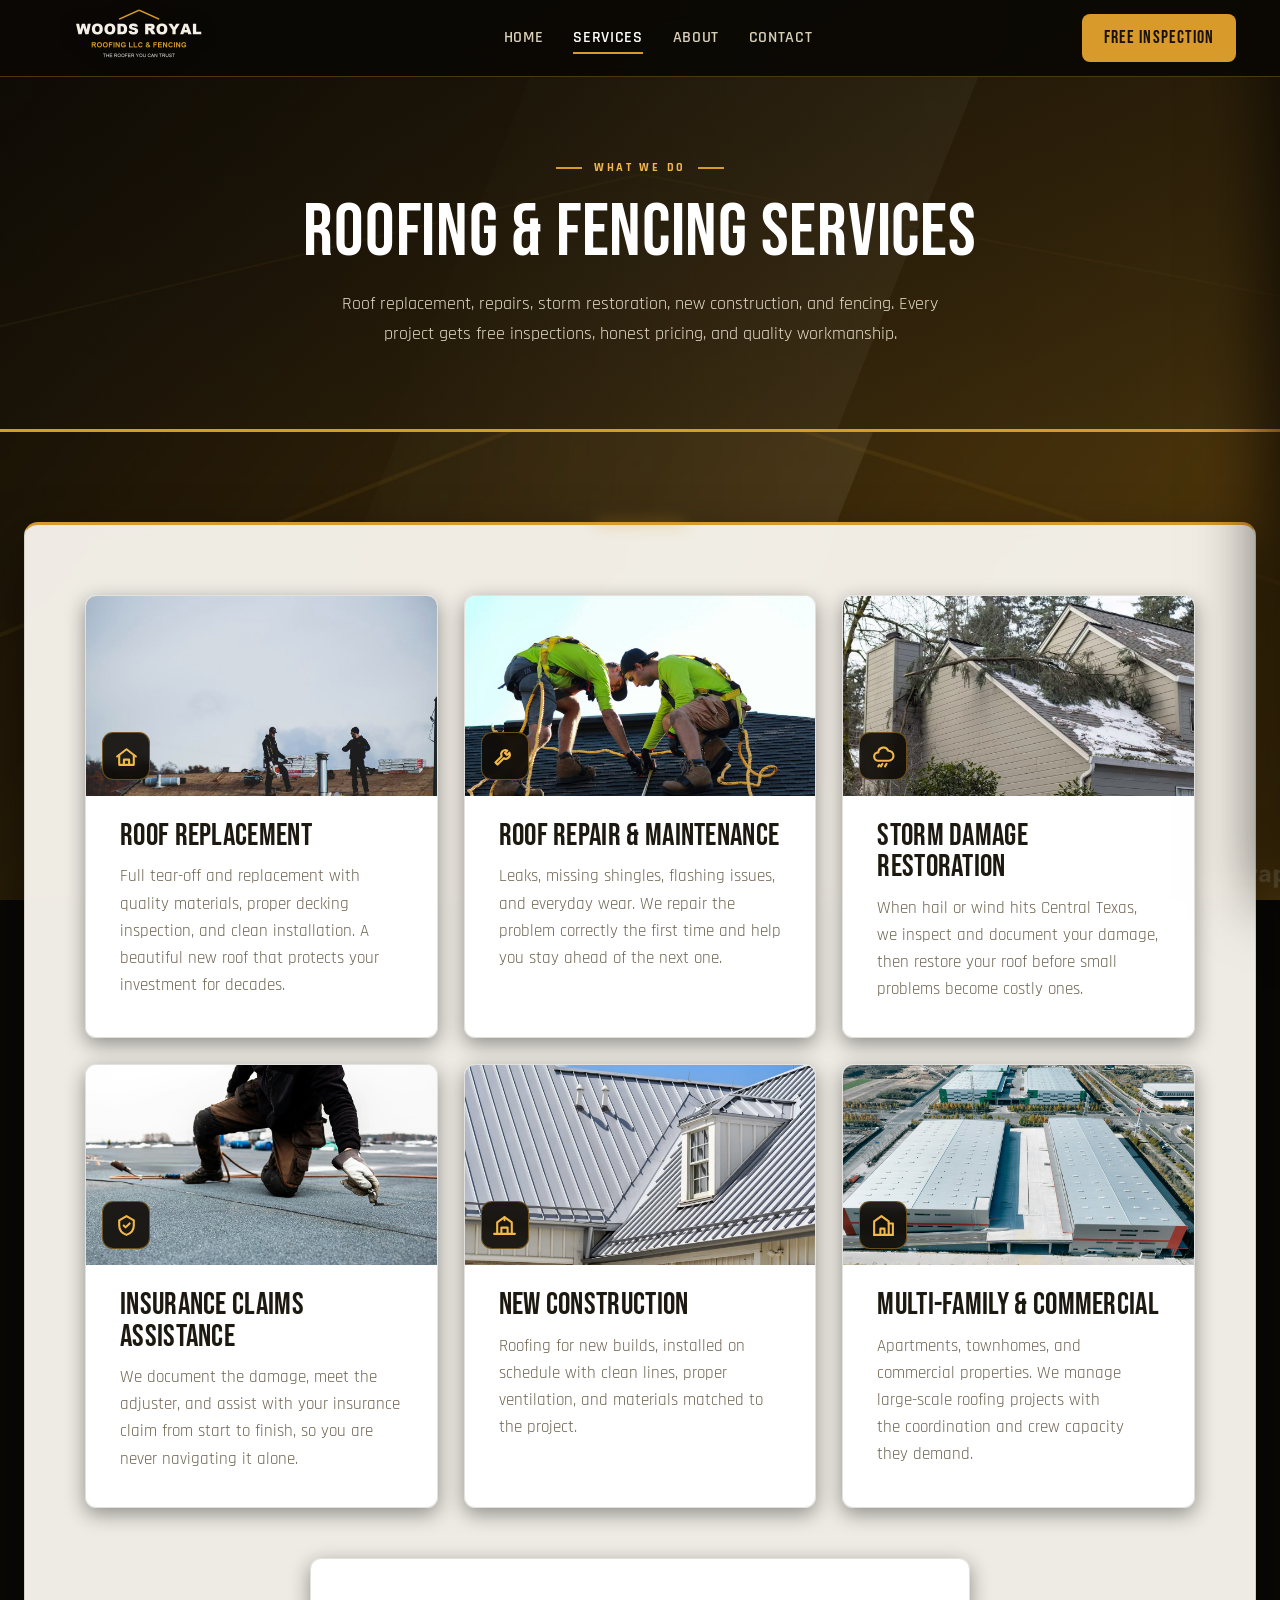
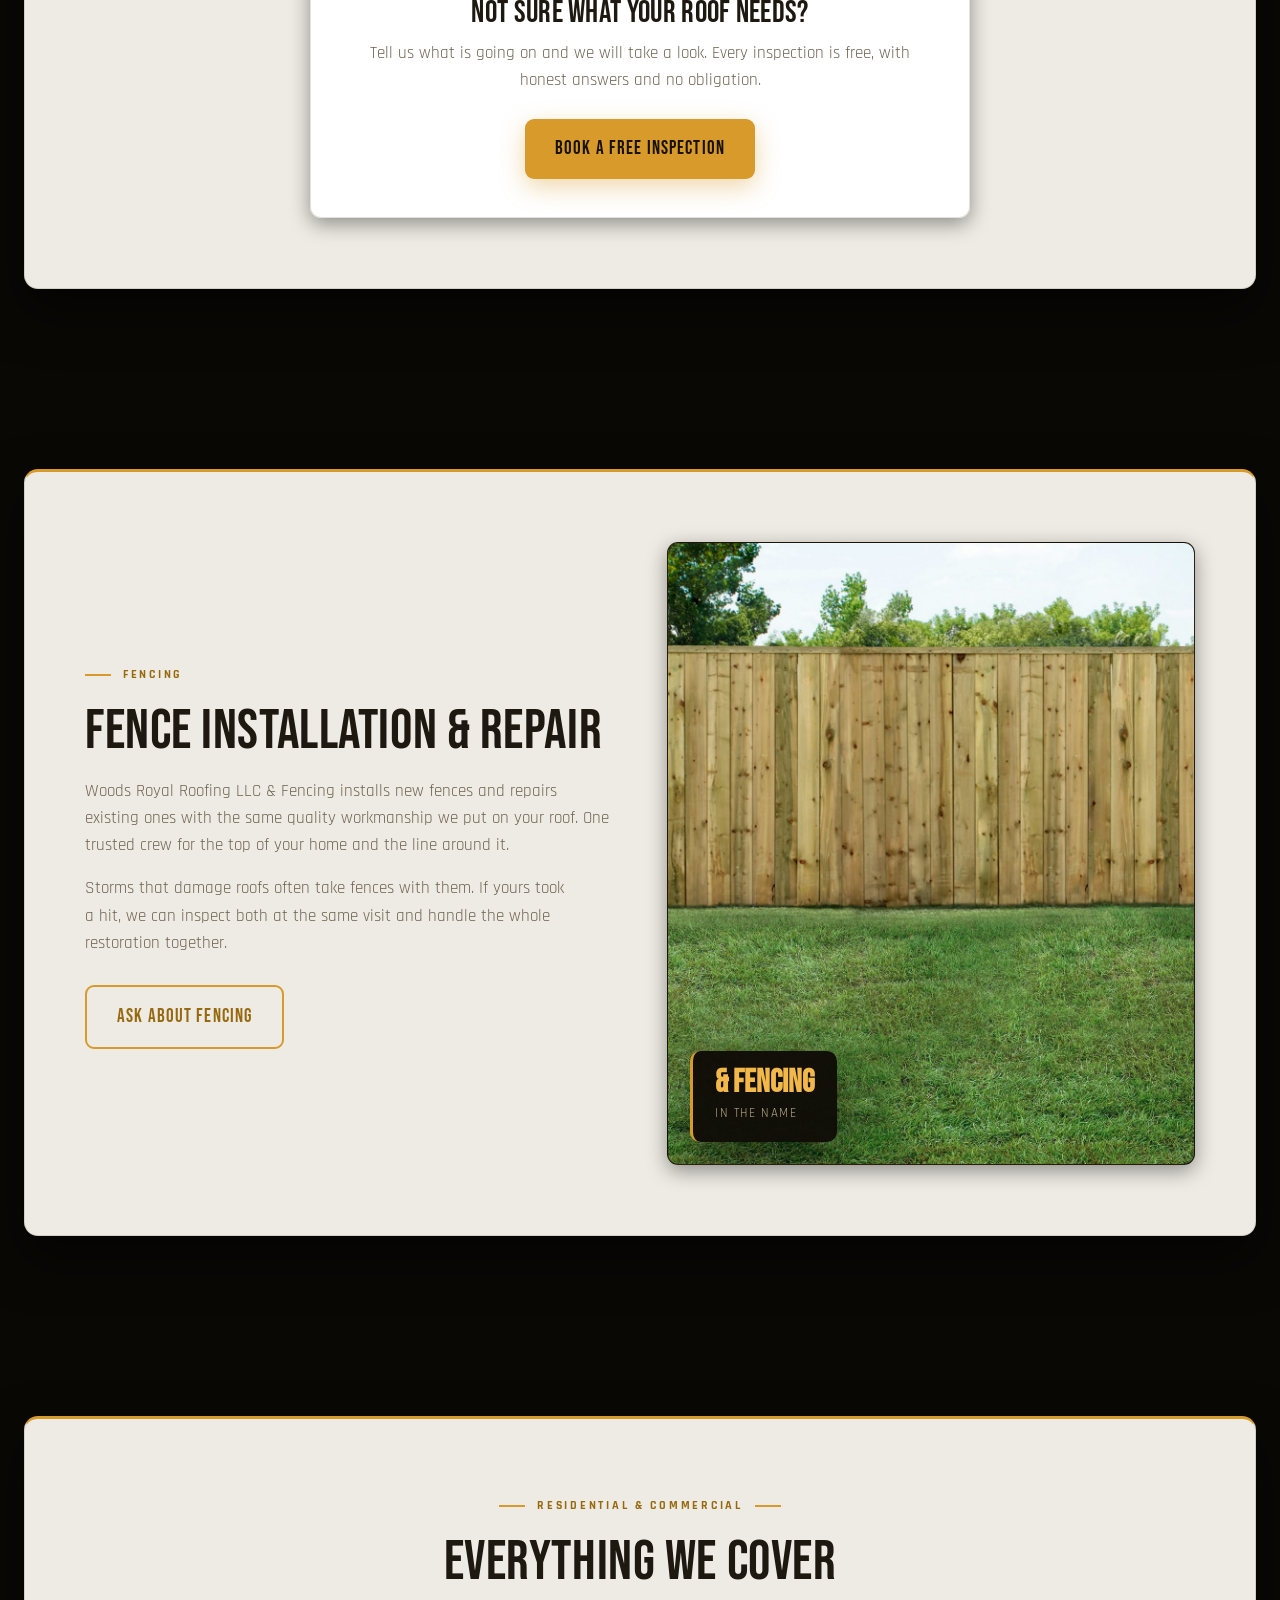
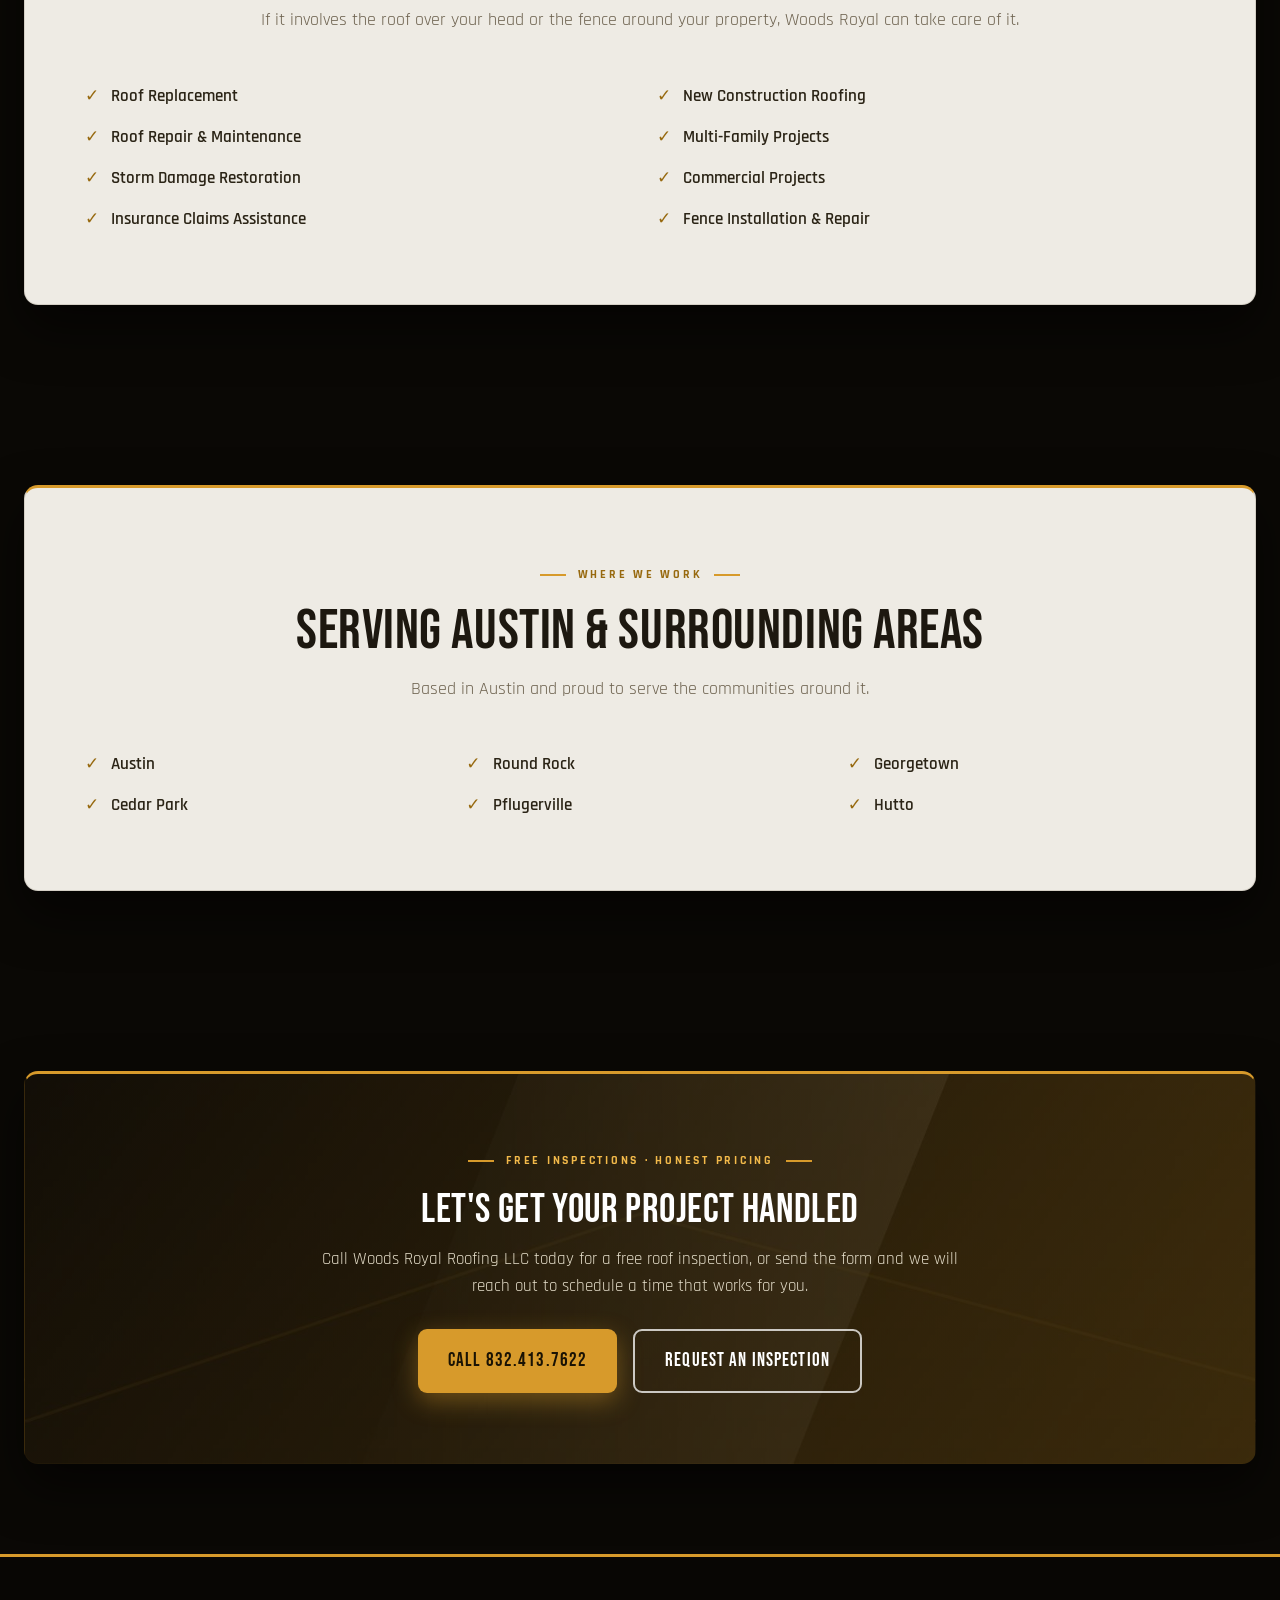
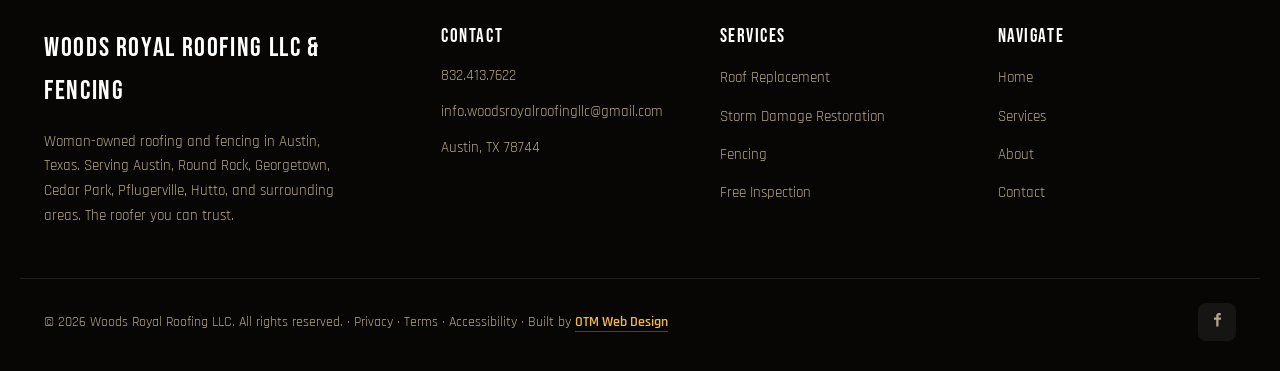
==== commit 9f410e1c: "Add real service photos to home and services cards; real fence photo on fencing feature" ====
--- a/services.html
+++ b/services.html
@@ -65,32 +65,50 @@
     <div class="container">
       <div class="card-grid">
         <article class="card">
-          <div class="card-icon" aria-hidden="true"><svg viewBox="0 0 24 24" fill="none" stroke="currentColor" stroke-width="2" stroke-linecap="round" stroke-linejoin="round"><path d="M3 12l9-7 9 7"/><path d="M5 10.5V20h14v-9.5"/><path d="M9.5 20v-5h5v5"/></svg></div>
+          <div class="card-media">
+            <img src="assets/service-replacement.jpg" alt="Roofers laying new decking and shingle bundles during a full roof replacement">
+            <div class="card-icon" aria-hidden="true"><svg viewBox="0 0 24 24" fill="none" stroke="currentColor" stroke-width="2" stroke-linecap="round" stroke-linejoin="round"><path d="M3 12l9-7 9 7"/><path d="M5 10.5V20h14v-9.5"/><path d="M9.5 20v-5h5v5"/></svg></div>
+          </div>
           <h3>Roof Replacement</h3>
           <p>Full tear-off and replacement with quality materials, proper decking inspection, and clean installation. A beautiful new roof that protects your investment for decades.</p>
         </article>
         <article class="card">
-          <div class="card-icon" aria-hidden="true"><svg viewBox="0 0 24 24" fill="none" stroke="currentColor" stroke-width="2" stroke-linecap="round" stroke-linejoin="round"><path d="M14.7 6.3a4 4 0 0 0-5.4 5.4l-6 6 2 2 6-6a4 4 0 0 0 5.4-5.4l-2.3 2.3-2-2z"/></svg></div>
+          <div class="card-media">
+            <img src="assets/service-repair.jpg" alt="Crew members measuring and repairing an asphalt shingle roof">
+            <div class="card-icon" aria-hidden="true"><svg viewBox="0 0 24 24" fill="none" stroke="currentColor" stroke-width="2" stroke-linecap="round" stroke-linejoin="round"><path d="M14.7 6.3a4 4 0 0 0-5.4 5.4l-6 6 2 2 6-6a4 4 0 0 0 5.4-5.4l-2.3 2.3-2-2z"/></svg></div>
+          </div>
           <h3>Roof Repair &amp; Maintenance</h3>
           <p>Leaks, missing shingles, flashing issues, and everyday wear. We repair the problem correctly the first time and help you stay ahead of the next one.</p>
         </article>
         <article class="card">
-          <div class="card-icon" aria-hidden="true"><svg viewBox="0 0 24 24" fill="none" stroke="currentColor" stroke-width="2" stroke-linecap="round" stroke-linejoin="round"><path d="M7 16a4 4 0 0 1 0-8 5 5 0 0 1 9.6-1.5A3.5 3.5 0 0 1 17 16z"/><path d="M11 19l-1.5 2.5M15 19l-1.5 2.5M8 20l-1 1.5"/></svg></div>
+          <div class="card-media">
+            <img src="assets/service-storm.jpg" alt="A fallen tree limb resting on a storm damaged residential roof">
+            <div class="card-icon" aria-hidden="true"><svg viewBox="0 0 24 24" fill="none" stroke="currentColor" stroke-width="2" stroke-linecap="round" stroke-linejoin="round"><path d="M7 16a4 4 0 0 1 0-8 5 5 0 0 1 9.6-1.5A3.5 3.5 0 0 1 17 16z"/><path d="M11 19l-1.5 2.5M15 19l-1.5 2.5M8 20l-1 1.5"/></svg></div>
+          </div>
           <h3>Storm Damage Restoration</h3>
           <p>When hail or wind hits Central Texas, we inspect and document your damage, then restore your roof before small problems become costly ones.</p>
         </article>
         <article class="card">
-          <div class="card-icon" aria-hidden="true"><svg viewBox="0 0 24 24" fill="none" stroke="currentColor" stroke-width="2" stroke-linecap="round" stroke-linejoin="round"><path d="M12 3l7 4v5c0 4.4-3 7.6-7 9-4-1.4-7-4.6-7-9V7z"/><path d="M9.3 12l1.8 1.8L15 10"/></svg></div>
+          <div class="card-media">
+            <img src="assets/service-insurance.jpg" alt="A roofer inspecting and documenting roof damage for an insurance claim">
+            <div class="card-icon" aria-hidden="true"><svg viewBox="0 0 24 24" fill="none" stroke="currentColor" stroke-width="2" stroke-linecap="round" stroke-linejoin="round"><path d="M12 3l7 4v5c0 4.4-3 7.6-7 9-4-1.4-7-4.6-7-9V7z"/><path d="M9.3 12l1.8 1.8L15 10"/></svg></div>
+          </div>
           <h3>Insurance Claims Assistance</h3>
           <p>We document the damage, meet the adjuster, and assist with your insurance claim from start to finish, so you are never navigating it alone.</p>
         </article>
         <article class="card">
-          <div class="card-icon" aria-hidden="true"><svg viewBox="0 0 24 24" fill="none" stroke="currentColor" stroke-width="2" stroke-linecap="round" stroke-linejoin="round"><path d="M2 20h20"/><path d="M5 20V9l7-5 7 5v11"/><path d="M9 20v-6h6v6"/><path d="M12 4v3"/></svg></div>
+          <div class="card-media">
+            <img src="assets/service-new-construction.jpg" alt="A brand new standing seam metal roof on new construction">
+            <div class="card-icon" aria-hidden="true"><svg viewBox="0 0 24 24" fill="none" stroke="currentColor" stroke-width="2" stroke-linecap="round" stroke-linejoin="round"><path d="M2 20h20"/><path d="M5 20V9l7-5 7 5v11"/><path d="M9 20v-6h6v6"/><path d="M12 4v3"/></svg></div>
+          </div>
           <h3>New Construction</h3>
           <p>Roofing for new builds, installed on schedule with clean lines, proper ventilation, and materials matched to the project.</p>
         </article>
         <article class="card">
-          <div class="card-icon" aria-hidden="true"><svg viewBox="0 0 24 24" fill="none" stroke="currentColor" stroke-width="2" stroke-linecap="round" stroke-linejoin="round"><path d="M3 21V8l7-5 7 5v13"/><path d="M3 21h18"/><path d="M9 21v-6h4v6"/><path d="M17 10h4v11"/></svg></div>
+          <div class="card-media">
+            <img src="assets/service-commercial.jpg" alt="Aerial view of large commercial buildings with new metal roofing">
+            <div class="card-icon" aria-hidden="true"><svg viewBox="0 0 24 24" fill="none" stroke="currentColor" stroke-width="2" stroke-linecap="round" stroke-linejoin="round"><path d="M3 21V8l7-5 7 5v13"/><path d="M3 21h18"/><path d="M9 21v-6h4v6"/><path d="M17 10h4v11"/></svg></div>
+          </div>
           <h3>Multi-Family &amp; Commercial</h3>
           <p>Apartments, townhomes, and commercial properties. We manage large-scale roofing projects with the coordination and crew capacity they demand.</p>
         </article>
--- a/styles.css
+++ b/styles.css
@@ -248,6 +248,11 @@
 .card:hover { transform: translateY(-4px); box-shadow: var(--shadow-lift); border-color: var(--accent); }
 .card-icon { width: 54px; height: 54px; display: flex; align-items: center; justify-content: center; border-radius: 11px; background: rgba(var(--accent-rgb), 0.14); color: var(--accent-deep); margin-bottom: 20px; }
 .card-icon svg { width: 28px; height: 28px; }
+.card-media { position: relative; margin: -34px -34px 24px; overflow: hidden; border-radius: calc(var(--radius-card) - 1px) calc(var(--radius-card) - 1px) 0 0; background: var(--media-fallback); }
+.card-media img { width: 100%; height: 200px; object-fit: cover; display: block; transition: transform 0.35s ease; }
+.card:hover .card-media img { transform: scale(1.05); }
+.card-media .card-icon { position: absolute; left: 16px; bottom: 16px; margin: 0; width: 48px; height: 48px; background: rgba(15, 12, 7, 0.9); color: var(--accent-bright); border: 1px solid rgba(var(--accent-rgb), 0.45); backdrop-filter: blur(4px); }
+.card-media .card-icon svg { width: 25px; height: 25px; }
 .card h3 { margin-bottom: 12px; }
 .card p { color: var(--ink-soft); }
 .services-more { text-align: center; margin-top: 40px; }
